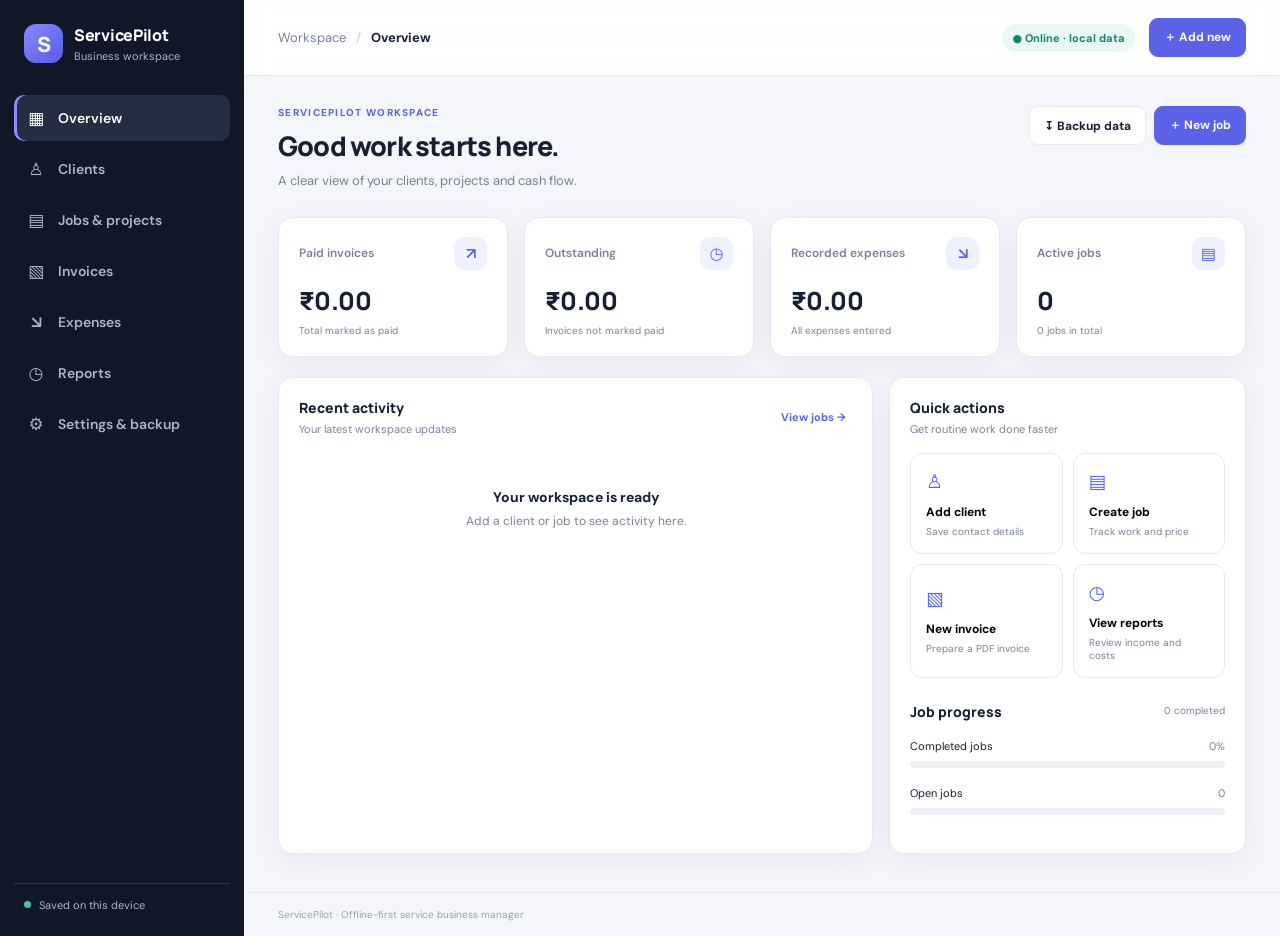
==== app/src/main/assets/www/index.html @ c06f0b36 "Root setup" ====
<!doctype html>
<html lang="en">
<head>
  <meta charset="utf-8">
  <meta name="viewport" content="width=device-width, initial-scale=1, viewport-fit=cover">
  <meta name="theme-color" content="#101827">
  <meta name="description" content="ServicePilot helps solo service businesses track clients, jobs, invoices, expenses and payments.">
  <title>ServicePilot — Service Business Manager</title>
  <link rel="manifest" href="manifest.webmanifest">
  <link rel="icon" href="assets/icon.svg" type="image/svg+xml">
  <link rel="stylesheet" href="styles.css">
</head>
<body>
  <div class="app-shell">
    <aside class="sidebar" id="sidebar">
      <div class="brand"><div class="brand-mark">S</div><div><strong>ServicePilot</strong><small>Business workspace</small></div></div>
      <nav id="nav">
        <button class="nav-item active" data-view="dashboard"><span>▦</span> Overview</button>
        <button class="nav-item" data-view="clients"><span>♙</span> Clients</button>
        <button class="nav-item" data-view="jobs"><span>▤</span> Jobs & projects</button>
        <button class="nav-item" data-view="invoices"><span>▧</span> Invoices</button>
        <button class="nav-item" data-view="expenses"><span>↘</span> Expenses</button>
        <button class="nav-item" data-view="reports"><span>◷</span> Reports</button>
        <button class="nav-item" data-view="settings"><span>⚙</span> Settings & backup</button>
      </nav>
      <div class="sidebar-foot"><span class="status-dot"></span><span id="storage-status">Saved on this device</span></div>
    </aside>
    <main class="main">
      <header class="topbar">
        <button class="icon-btn mobile-menu" id="menu-btn" aria-label="Open menu">☰</button>
        <div class="crumb"><span>Workspace</span><b>/</b><strong id="page-title">Overview</strong></div>
        <div class="top-actions">
          <span class="offline-pill" id="network-state">● Local mode</span>
          <button class="btn btn-primary" id="quick-add">＋ Add new</button>
        </div>
      </header>
      <section class="content" id="view-root"></section>
      <footer class="footer">ServicePilot · Offline-first service business manager</footer>
    </main>
  </div>
  <div class="toast" id="toast" role="status" aria-live="polite"></div>
  <dialog id="modal" class="modal"><div id="modal-content"></div></dialog>
  <script src="app.js"></script>
</body>
</html>
---- app/src/main/assets/www/styles.css ----
@import url('https://fonts.googleapis.com/css2?family=DM+Sans:wght@400;500;600;700&family=Manrope:wght@400;500;600;700;800&display=swap');
:root{--bg:#f4f6fa;--panel:#fff;--ink:#172033;--muted:#778198;--line:#e7eaf1;--nav:#101827;--nav-muted:#aab5c9;--primary:#5c62e8;--primary-dark:#454bd0;--green:#16856b;--red:#c74d5c;--amber:#ad7619;--shadow:0 8px 28px rgba(31,42,74,.06)}
*{box-sizing:border-box}body{margin:0;background:var(--bg);color:var(--ink);font-family:"DM Sans",system-ui,-apple-system,sans-serif;font-size:14px}button,input,select,textarea{font:inherit}button{cursor:pointer}.app-shell{display:flex;min-height:100vh}.sidebar{width:244px;background:var(--nav);color:white;padding:24px 14px;display:flex;flex-direction:column;flex-shrink:0}.brand{display:flex;align-items:center;gap:11px;padding:0 10px 32px}.brand-mark{display:grid;place-items:center;width:39px;height:39px;border-radius:12px;background:linear-gradient(135deg,#8589ff,#575de4);font:800 21px Manrope;color:white}.brand strong{display:block;font:800 16px Manrope;letter-spacing:-.3px}.brand small{display:block;color:var(--nav-muted);font-size:11px;margin-top:3px}.sidebar nav{display:grid;gap:5px}.nav-item{display:flex;align-items:center;gap:13px;border:0;color:var(--nav-muted);background:transparent;padding:12px 13px;border-radius:10px;text-align:left;font-weight:600}.nav-item span{width:18px;text-align:center;font-size:17px}.nav-item:hover,.nav-item.active{color:white;background:#242e43}.nav-item.active{box-shadow:inset 3px 0 #8a8eff}.sidebar-foot{margin-top:auto;padding:14px 10px 0;color:#aab5c9;font-size:11px;border-top:1px solid #2a354a;display:flex;align-items:center;gap:8px}.status-dot{width:7px;height:7px;background:#47c69c;border-radius:50%}.main{min-width:0;flex:1;display:flex;flex-direction:column}.topbar{height:76px;background:rgba(255,255,255,.9);border-bottom:1px solid var(--line);display:flex;align-items:center;justify-content:space-between;padding:0 34px;gap:14px;position:sticky;top:0;z-index:5;backdrop-filter:blur(12px)}.crumb{display:flex;align-items:center;gap:10px;color:var(--muted);font-size:13px}.crumb b{color:#c3c8d4;font-weight:400}.crumb strong{color:var(--ink);font-weight:700}.top-actions{display:flex;align-items:center;gap:14px}.offline-pill{font-size:11px;color:var(--green);background:#eaf8f3;padding:7px 10px;border-radius:20px;font-weight:700}.btn{border:1px solid var(--line);background:white;color:var(--ink);border-radius:9px;padding:10px 14px;font-weight:700;font-size:12px;display:inline-flex;align-items:center;justify-content:center;gap:6px}.btn:hover{filter:brightness(.98)}.btn-primary{background:var(--primary);border-color:var(--primary);color:white}.btn-primary:hover{background:var(--primary-dark)}.btn-danger{color:var(--red);background:#fff7f8;border-color:#f2d9dd}.btn-small{padding:7px 10px;font-size:11px}.icon-btn{border:0;background:transparent;font-size:20px;color:var(--ink)}.mobile-menu{display:none}.content{padding:30px 34px 38px;max-width:1440px;width:100%;margin:0 auto;flex:1}.footer{padding:15px 34px;border-top:1px solid var(--line);color:#98a0b0;font-size:10px}.page-head{display:flex;align-items:flex-start;justify-content:space-between;gap:16px;margin-bottom:25px}.eyebrow{text-transform:uppercase;letter-spacing:1.3px;font-size:10px;font-weight:800;color:var(--primary);margin-bottom:8px}.page-head h1{font:800 27px Manrope;margin:0 0 7px;letter-spacing:-.8px}.page-head p{margin:0;color:var(--muted);font-size:13px;line-height:1.6}.head-actions{display:flex;gap:8px;flex-wrap:wrap}.grid{display:grid;gap:16px}.stats-grid{grid-template-columns:repeat(4,minmax(0,1fr));margin-bottom:20px}.stat-card,.panel,.table-wrap,.empty-state{background:var(--panel);border:1px solid var(--line);border-radius:15px;box-shadow:var(--shadow)}.stat-card{padding:19px 20px;min-width:0}.stat-top{display:flex;align-items:center;justify-content:space-between;color:var(--muted);font-size:12px;font-weight:600}.stat-icon{width:33px;height:33px;border-radius:10px;background:#f0f1ff;color:var(--primary);display:grid;place-items:center;font-size:16px}.stat-value{font:800 25px Manrope;margin-top:13px;letter-spacing:-.6px;overflow-wrap:anywhere}.stat-note{font-size:10px;color:var(--muted);margin-top:6px}.two-col{grid-template-columns:minmax(0,1.25fr) minmax(280px,.75fr)}.panel{padding:20px;min-width:0}.panel-head{display:flex;justify-content:space-between;align-items:center;gap:12px;margin-bottom:17px}.panel-head h2{font:800 14px Manrope;margin:0}.panel-head p{font-size:11px;color:var(--muted);margin:5px 0 0}.text-link{color:var(--primary);font-weight:700;font-size:11px;border:0;background:transparent}.activity-list{display:grid;gap:0}.activity-item{display:flex;align-items:flex-start;gap:12px;padding:13px 0;border-bottom:1px solid #f0f1f5}.activity-item:last-child{border:0}.activity-dot{width:32px;height:32px;border-radius:10px;display:grid;place-items:center;background:#f1f2ff;color:var(--primary);flex-shrink:0}.activity-item strong{font-size:12px;display:block;margin:1px 0 4px}.activity-item small{font-size:10px;color:var(--muted)}.activity-amount{margin-left:auto;font-weight:800;font-size:12px;white-space:nowrap}.progress-row{display:grid;gap:8px;margin:18px 0}.progress-label{display:flex;justify-content:space-between;font-size:11px}.progress-label span:last-child{color:var(--muted)}.progress{height:7px;background:#eff1f6;border-radius:10px;overflow:hidden}.progress i{display:block;height:100%;background:var(--primary);border-radius:10px}.quick-grid{display:grid;grid-template-columns:repeat(2,minmax(0,1fr));gap:10px}.quick-card{border:1px solid var(--line);border-radius:12px;background:#fff;padding:15px;text-align:left}.quick-card:hover{border-color:#bfc2ff;background:#fbfbff}.quick-card span{display:block;color:var(--primary);font-size:19px;margin-bottom:10px}.quick-card strong{display:block;font-size:12px}.quick-card small{display:block;color:var(--muted);font-size:10px;margin-top:5px}.table-wrap{overflow:hidden}.table-toolbar{padding:15px 18px;border-bottom:1px solid var(--line);display:flex;justify-content:space-between;gap:12px;align-items:center;flex-wrap:wrap}.search{border:1px solid var(--line);background:#fafbfe;border-radius:8px;padding:9px 11px;min-width:190px;outline:none}.search:focus,input:focus,select:focus,textarea:focus{border-color:#999cff;box-shadow:0 0 0 3px #efefff;outline:none}.table-scroll{overflow:auto}table{border-collapse:collapse;width:100%;white-space:nowrap}th{text-align:left;background:#fafbfe;color:#8992a5;font-size:10px;text-transform:uppercase;letter-spacing:.6px;padding:12px 18px;font-weight:800}td{padding:14px 18px;border-top:1px solid #f0f1f5;font-size:12px}td strong{font-size:12px}td small{display:block;color:var(--muted);font-size:10px;margin-top:4px}.table-actions{display:flex;gap:6px}.pill{display:inline-flex;align-items:center;border-radius:20px;padding:5px 8px;font-size:10px;font-weight:800;background:#f0f2f7;color:#667086}.pill.paid,.pill.completed,.pill.active{background:#e8f8f1;color:#138263}.pill.pending,.pill.in-progress{background:#fff4df;color:#a26d10}.pill.overdue,.pill.cancelled{background:#fff0f1;color:#bd4d5a}.empty{padding:35px 20px;text-align:center;color:var(--muted);font-size:12px}.empty b{display:block;color:var(--ink);font-size:14px;margin-bottom:7px}.form-grid{display:grid;grid-template-columns:1fr 1fr;gap:14px}.field{display:grid;gap:7px}.field.full{grid-column:1/-1}.field label{font-size:11px;font-weight:800;color:#5c6579}.field input,.field select,.field textarea{width:100%;border:1px solid #dfe3ec;border-radius:9px;background:white;padding:11px 12px;color:var(--ink);min-width:0}.field textarea{min-height:80px;resize:vertical}.modal{border:0;border-radius:16px;padding:0;width:min(580px,calc(100% - 26px));max-height:90vh;box-shadow:0 25px 80px #0b102440}.modal::backdrop{background:#0c1328a8;backdrop-filter:blur(3px)}.modal-inner{padding:24px}.modal-head{display:flex;justify-content:space-between;align-items:center;margin-bottom:20px}.modal-head h2{font:800 18px Manrope;margin:0}.close-btn{border:0;background:#f1f3f8;border-radius:8px;width:31px;height:31px}.modal-actions{display:flex;justify-content:flex-end;gap:8px;margin-top:22px}.report-grid{grid-template-columns:repeat(2,minmax(0,1fr))}.report-box{padding:20px;background:white;border:1px solid var(--line);border-radius:14px}.report-box h3{font:800 13px Manrope;margin:0 0 15px}.report-line{display:flex;justify-content:space-between;gap:10px;padding:11px 0;border-bottom:1px solid #f0f1f5;font-size:12px}.report-line:last-child{border:0}.report-line span{color:var(--muted)}.notice{padding:13px 15px;background:#f1f3ff;border:1px solid #e0e2ff;border-radius:10px;color:#4248a6;font-size:11px;line-height:1.6;margin-bottom:17px}.settings-grid{grid-template-columns:1fr 1fr}.setting-card{padding:20px;background:#fff;border:1px solid var(--line);border-radius:14px}.setting-card h3{font:800 14px Manrope;margin:0 0 8px}.setting-card p{color:var(--muted);font-size:11px;line-height:1.6;margin:0 0 15px}.setting-card .field{margin-bottom:13px}.toast{position:fixed;bottom:25px;left:50%;transform:translate(-50%,20px);opacity:0;pointer-events:none;background:#172033;color:white;padding:12px 18px;border-radius:10px;box-shadow:0 8px 30px #0002;font-size:12px;z-index:30;transition:.22s}.toast.show{opacity:1;transform:translate(-50%,0)}.money-positive{color:var(--green);font-weight:800}.money-negative{color:var(--red);font-weight:800}.invoice-preview{padding:28px;background:#fff;border:1px solid var(--line);border-radius:12px}.invoice-preview h2{font:800 22px Manrope}.invoice-head{display:flex;justify-content:space-between;gap:20px;border-bottom:1px solid var(--line);padding-bottom:20px;margin-bottom:20px}.invoice-total{font:800 25px Manrope;text-align:right;margin-top:20px}.small-muted{font-size:10px;color:var(--muted);line-height:1.6}.danger-zone{border-color:#f0dadd}.mobile-menu{padding:4px}
@media(max-width:1050px){.sidebar{width:210px}.content{padding:25px 22px}.topbar{padding:0 22px}.stats-grid{grid-template-columns:repeat(2,minmax(0,1fr))}.two-col{grid-template-columns:1fr}}
@media(max-width:700px){.sidebar{position:fixed;z-index:20;left:-260px;top:0;bottom:0;width:244px;transition:left .22s;box-shadow:15px 0 40px #10182725}.sidebar.open{left:0}.mobile-menu{display:block}.topbar{height:62px;padding:0 14px}.crumb{gap:6px;font-size:11px}.top-actions{gap:8px}.offline-pill{display:none}.btn{padding:10px 11px}.content{padding:20px 14px 28px}.page-head{display:block}.page-head h1{font-size:24px}.head-actions{margin-top:15px}.stats-grid{gap:10px}.stat-card{padding:14px}.stat-value{font-size:21px}.stat-top{font-size:10px}.stat-icon{width:28px;height:28px}.panel{padding:15px}.quick-grid{gap:8px}.table-toolbar{padding:12px}.search{min-width:100%;width:100%}.form-grid{grid-template-columns:1fr}.field.full{grid-column:auto}.settings-grid,.report-grid{grid-template-columns:1fr}.footer{padding:13px 14px;font-size:9px}.invoice-head{display:block}.invoice-total{text-align:left}.top-actions .btn{font-size:11px}.modal-inner{padding:18px}}
@media print{body{background:white}.sidebar,.topbar,.footer,.no-print{display:none!important}.main,.content{padding:0!important;margin:0!important;width:100%!important}.invoice-preview{border:0;box-shadow:none}.app-shell{display:block}}
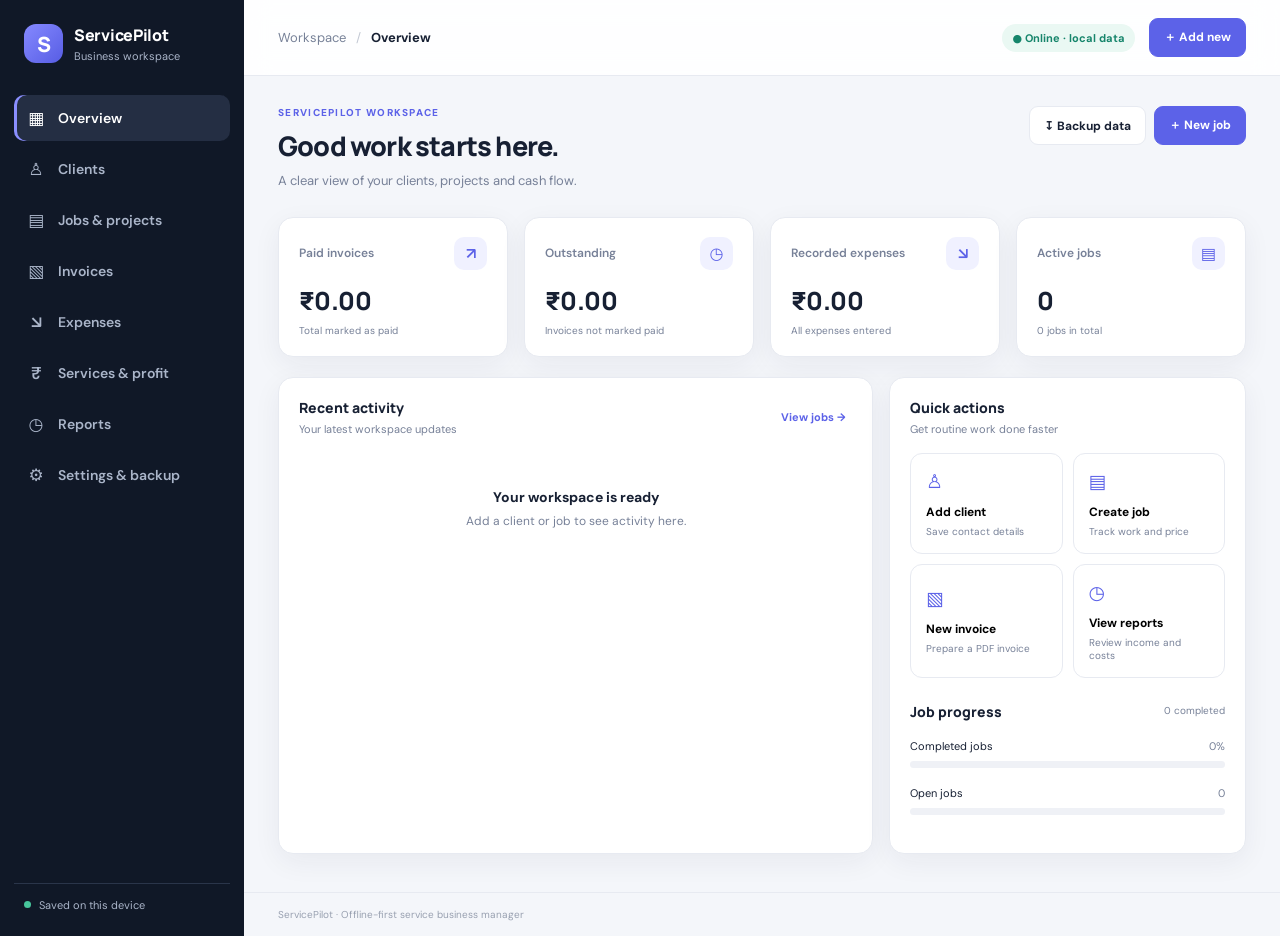
==== commit 46f2371c: "Update ServicePilot code from zip" ====
--- a/app/src/main/assets/www/index.html
+++ b/app/src/main/assets/www/index.html
@@ -20,6 +20,7 @@
         <button class="nav-item" data-view="jobs"><span>▤</span> Jobs & projects</button>
         <button class="nav-item" data-view="invoices"><span>▧</span> Invoices</button>
         <button class="nav-item" data-view="expenses"><span>↘</span> Expenses</button>
+        <button class="nav-item" data-view="services"><span>₹</span> Services & profit</button>
         <button class="nav-item" data-view="reports"><span>◷</span> Reports</button>
         <button class="nav-item" data-view="settings"><span>⚙</span> Settings & backup</button>
       </nav>
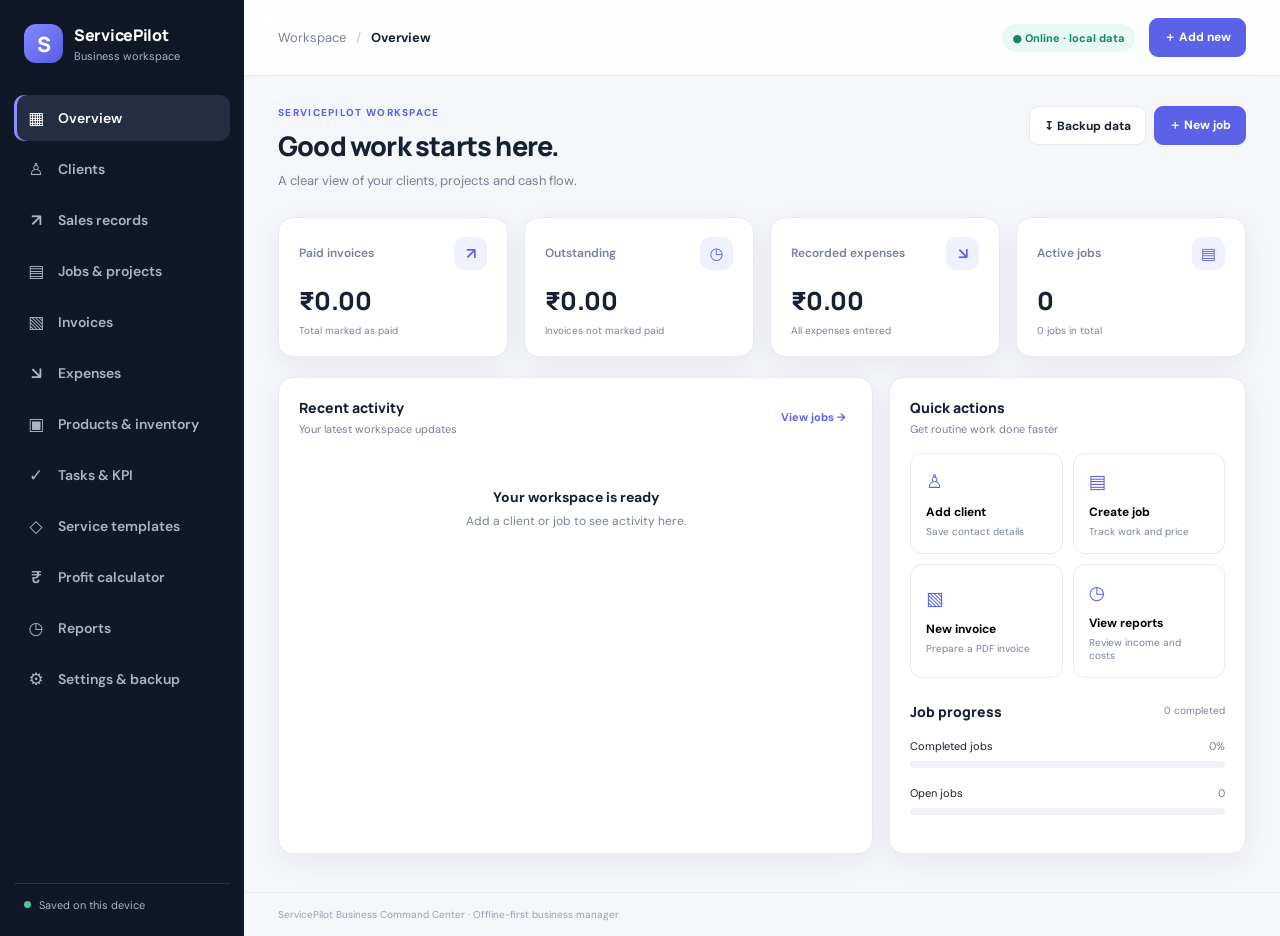
==== commit 1f67376d: "Update to latest premium zip" ====
--- a/app/src/main/assets/www/index.html
+++ b/app/src/main/assets/www/index.html
@@ -17,10 +17,14 @@
       <nav id="nav">
         <button class="nav-item active" data-view="dashboard"><span>▦</span> Overview</button>
         <button class="nav-item" data-view="clients"><span>♙</span> Clients</button>
+        <button class="nav-item" data-view="sales"><span>↗</span> Sales records</button>
         <button class="nav-item" data-view="jobs"><span>▤</span> Jobs & projects</button>
         <button class="nav-item" data-view="invoices"><span>▧</span> Invoices</button>
         <button class="nav-item" data-view="expenses"><span>↘</span> Expenses</button>
-        <button class="nav-item" data-view="services"><span>₹</span> Services & profit</button>
+        <button class="nav-item" data-view="products"><span>▣</span> Products & inventory</button>
+        <button class="nav-item" data-view="tasks"><span>✓</span> Tasks & KPI</button>
+        <button class="nav-item" data-view="services"><span>◇</span> Service templates</button>
+        <button class="nav-item" data-view="calculator"><span>₹</span> Profit calculator</button>
         <button class="nav-item" data-view="reports"><span>◷</span> Reports</button>
         <button class="nav-item" data-view="settings"><span>⚙</span> Settings & backup</button>
       </nav>
@@ -36,7 +40,7 @@
         </div>
       </header>
       <section class="content" id="view-root"></section>
-      <footer class="footer">ServicePilot · Offline-first service business manager</footer>
+      <footer class="footer">ServicePilot Business Command Center · Offline-first business manager</footer>
     </main>
   </div>
   <div class="toast" id="toast" role="status" aria-live="polite"></div>
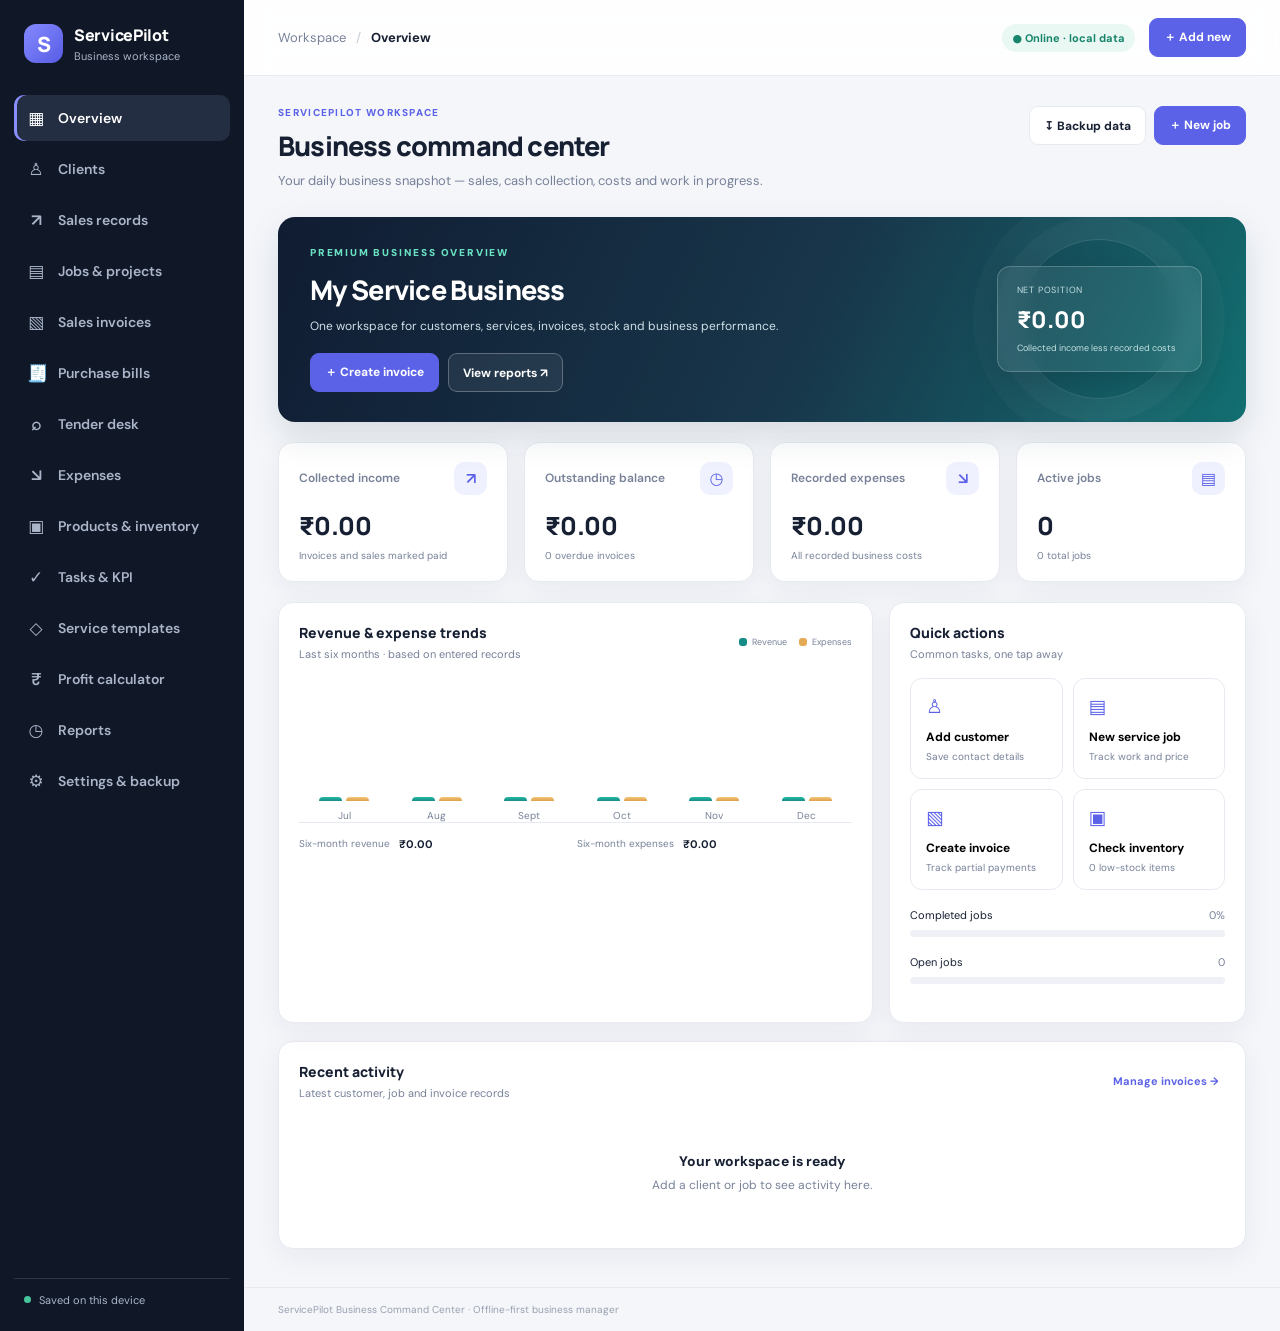
==== commit a390111c: "Updated app.js, styles and layout files" ====
--- a/app/src/main/assets/www/index.html
+++ b/app/src/main/assets/www/index.html
@@ -19,7 +19,9 @@
         <button class="nav-item" data-view="clients"><span>♙</span> Clients</button>
         <button class="nav-item" data-view="sales"><span>↗</span> Sales records</button>
         <button class="nav-item" data-view="jobs"><span>▤</span> Jobs & projects</button>
-        <button class="nav-item" data-view="invoices"><span>▧</span> Invoices</button>
+        <button class="nav-item" data-view="invoices"><span>▧</span> Sales invoices</button>
+        <button class="nav-item" data-view="purchases"><span>🧾</span> Purchase bills</button>
+        <button class="nav-item" data-view="tenders"><span>⌕</span> Tender desk</button>
         <button class="nav-item" data-view="expenses"><span>↘</span> Expenses</button>
         <button class="nav-item" data-view="products"><span>▣</span> Products & inventory</button>
         <button class="nav-item" data-view="tasks"><span>✓</span> Tasks & KPI</button>
--- a/app/src/main/assets/www/styles.css
+++ b/app/src/main/assets/www/styles.css
@@ -4,3 +4,8 @@
 @media(max-width:1050px){.sidebar{width:210px}.content{padding:25px 22px}.topbar{padding:0 22px}.stats-grid{grid-template-columns:repeat(2,minmax(0,1fr))}.two-col{grid-template-columns:1fr}}
 @media(max-width:700px){.sidebar{position:fixed;z-index:20;left:-260px;top:0;bottom:0;width:244px;transition:left .22s;box-shadow:15px 0 40px #10182725}.sidebar.open{left:0}.mobile-menu{display:block}.topbar{height:62px;padding:0 14px}.crumb{gap:6px;font-size:11px}.top-actions{gap:8px}.offline-pill{display:none}.btn{padding:10px 11px}.content{padding:20px 14px 28px}.page-head{display:block}.page-head h1{font-size:24px}.head-actions{margin-top:15px}.stats-grid{gap:10px}.stat-card{padding:14px}.stat-value{font-size:21px}.stat-top{font-size:10px}.stat-icon{width:28px;height:28px}.panel{padding:15px}.quick-grid{gap:8px}.table-toolbar{padding:12px}.search{min-width:100%;width:100%}.form-grid{grid-template-columns:1fr}.field.full{grid-column:auto}.settings-grid,.report-grid{grid-template-columns:1fr}.footer{padding:13px 14px;font-size:9px}.invoice-head{display:block}.invoice-total{text-align:left}.top-actions .btn{font-size:11px}.modal-inner{padding:18px}}
 @media print{body{background:white}.sidebar,.topbar,.footer,.no-print{display:none!important}.main,.content{padding:0!important;margin:0!important;width:100%!important}.invoice-preview{border:0;box-shadow:none}.app-shell{display:block}}
+/* Premium Command Center refinements */
+.hero-banner{position:relative;overflow:hidden;display:flex;justify-content:space-between;align-items:center;gap:20px;min-height:205px;padding:28px 32px;margin-bottom:20px;border-radius:17px;color:#fff;background:linear-gradient(115deg,#101c32 0%,#18364a 55%,#126f71 100%);box-shadow:0 14px 35px #132d4220}.hero-banner>div:first-child{position:relative;z-index:1;max-width:640px}.hero-kicker{font-size:10px;font-weight:900;letter-spacing:1.8px;color:#69e0c1;margin-bottom:12px}.hero-banner h2{font:800 27px Manrope;margin:0 0 8px;letter-spacing:-.7px}.hero-banner p{color:#d0e0e8;font-size:12px;line-height:1.7;margin:0 0 17px}.hero-actions{display:flex;gap:9px;flex-wrap:wrap}.hero-secondary{background:#ffffff12;color:#fff;border-color:#ffffff45}.hero-orbit{width:230px;height:145px;position:relative;display:grid;place-items:center;flex-shrink:0}.orbit-ring{position:absolute;width:160px;height:160px;border:1px solid #ffffff25;border-radius:50%;box-shadow:0 0 0 23px #ffffff08,0 0 0 46px #ffffff06}.orbit-card{z-index:1;background:#ffffff12;border:1px solid #ffffff35;backdrop-filter:blur(10px);border-radius:13px;padding:17px 19px;min-width:205px;box-shadow:0 10px 30px #08162435}.orbit-card span,.orbit-card small{display:block;color:#c4e1e4;font-size:9px;letter-spacing:.8px}.orbit-card strong{display:block;font:800 23px Manrope;margin:7px 0}.orbit-card small{letter-spacing:0}.chart-panel{min-height:270px}.chart-legend{font-size:9px;color:var(--muted);display:flex;align-items:center;gap:5px;white-space:nowrap}.chart-legend i{width:8px;height:8px;border-radius:3px;background:#168c87;display:inline-block}.chart-legend .legend-expense{background:#e4aa55;margin-left:7px}.trend-chart{height:145px;display:flex;align-items:stretch;gap:18px;padding:10px 8px 0;border-bottom:1px solid var(--line)}.trend-col{flex:1;min-width:0;display:flex;flex-direction:column;align-items:center;gap:8px}.trend-bars{height:115px;width:100%;display:flex;align-items:flex-end;justify-content:center;gap:4px}.trend-bars i{display:block;width:min(23px,35%);min-height:3px;border-radius:5px 5px 0 0}.bar-revenue{background:linear-gradient(180deg,#27b9a5,#168c87)}.bar-expense{background:linear-gradient(180deg,#f3c579,#dfa04b)}.trend-col span{font-size:10px;color:var(--muted)}.trend-foot{display:flex;align-items:center;gap:9px;flex-wrap:wrap;padding-top:14px;font-size:10px;color:var(--muted)}.trend-foot strong{color:var(--ink);margin-right:auto;font-size:11px}.record-thumb{width:44px;height:44px;object-fit:cover;border-radius:8px;float:left;margin:0 10px 4px 0;border:1px solid var(--line);background:#f5f7fa}.upload-preview{display:block;max-width:140px;max-height:120px;object-fit:contain;border-radius:10px;border:1px solid var(--line);padding:4px;margin-bottom:7px}.check-label{display:flex!important;align-items:center;gap:7px;font-weight:500!important}.check-label input{width:auto!important}.invoice-summary{width:min(360px,100%);margin:18px 0 0 auto}.invoice-summary>div{display:flex;justify-content:space-between;gap:15px;padding:9px 0;border-bottom:1px solid var(--line);font-size:12px}.invoice-summary span{color:var(--muted)}.invoice-summary .balance-due{border-bottom:0;border-top:2px solid var(--ink);font-size:15px;margin-top:5px;padding-top:13px}.balance-due strong{font-size:18px;color:#117c71}.invoice-preview table td,.invoice-preview table th{padding:10px 12px}.invoice-preview table{white-space:normal}.invoice-preview table td:last-child,.invoice-preview table th:last-child{text-align:right}
+@media(max-width:700px){.hero-banner{padding:22px 19px;min-height:unset}.hero-banner h2{font-size:22px}.hero-orbit{display:none}.trend-chart{gap:7px}.trend-foot{gap:6px}.trend-foot strong{margin-right:6px}.chart-legend{display:none}.record-thumb{width:36px;height:36px}}
+
+@media print{.modal{position:static!important;display:block!important;inset:auto!important;width:100%!important;max-width:none!important;max-height:none!important;overflow:visible!important;padding:0!important;box-shadow:none!important;border-radius:0!important}.modal-inner{padding:0!important}.invoice-preview{padding:0!important}.invoice-preview table{width:100%!important}}
